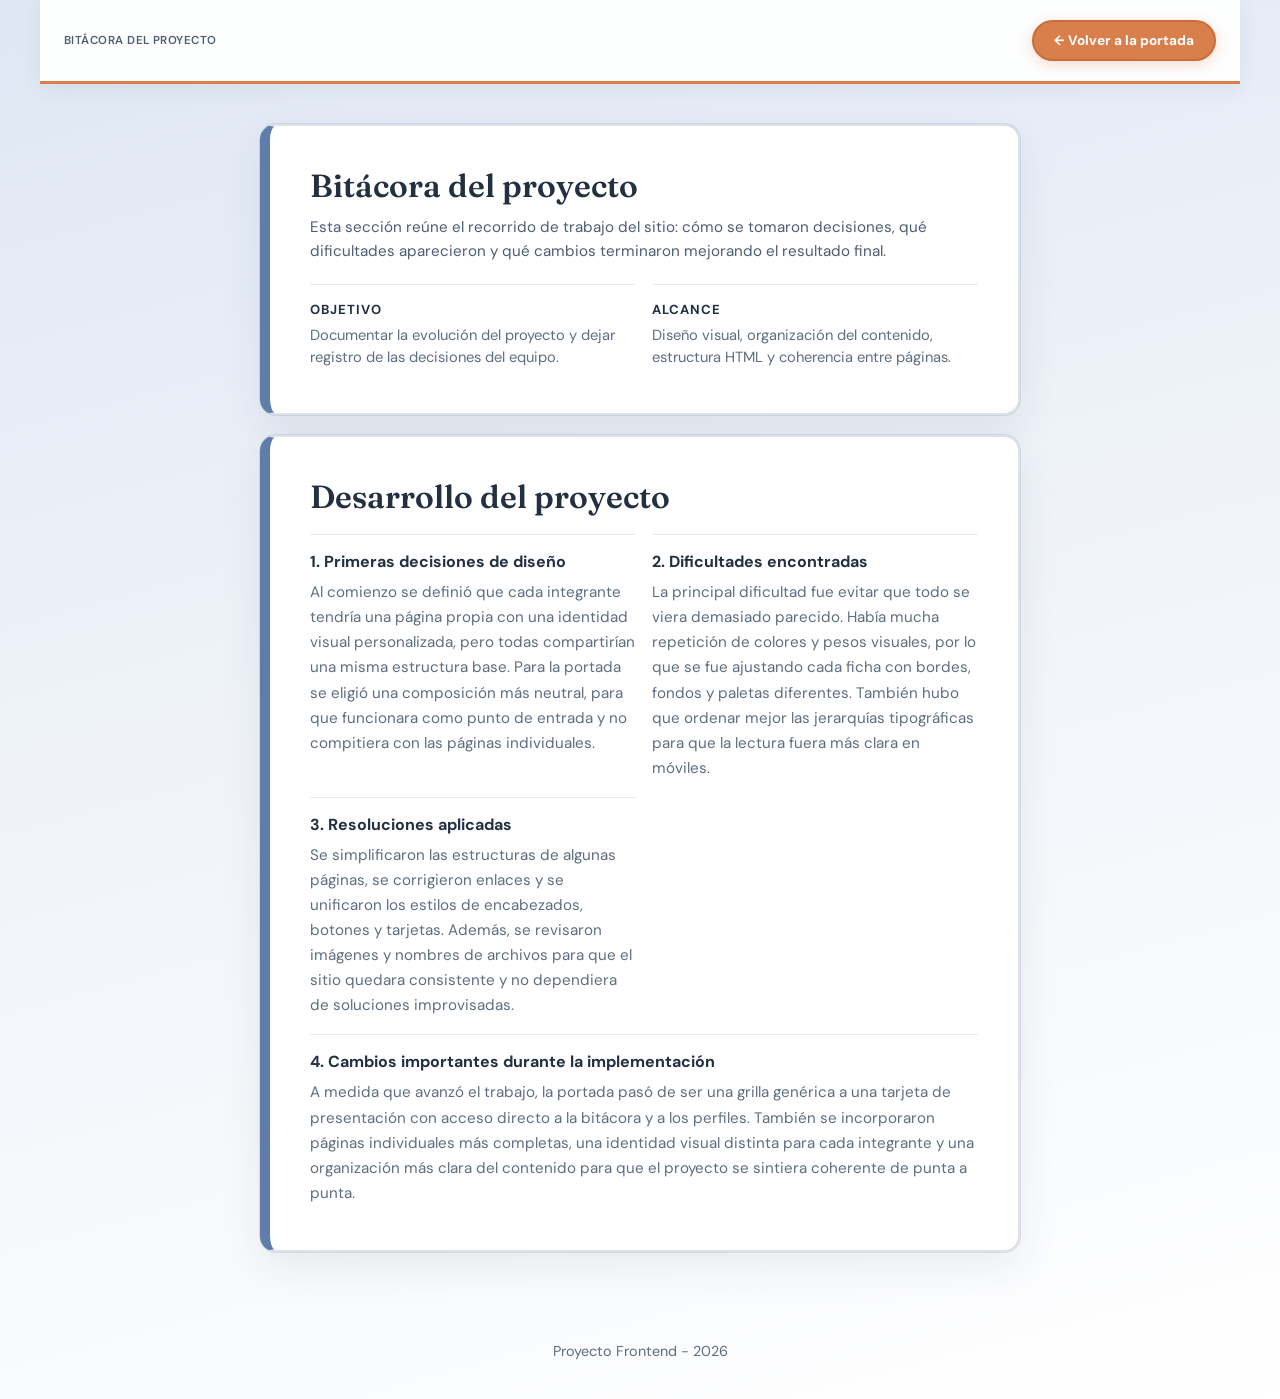
==== bitacora.html @ 6c79ef6d "cambio estilos portada y agrego bitacora" ====
<!DOCTYPE html>
<html lang="es">

<head>
    <meta charset="UTF-8">
    <meta name="viewport" content="width=device-width, initial-scale=1.0">
    <title>Bitácora - Proyecto Frontend</title>
    <link rel="stylesheet" href="css/styles.css">
</head>

<body class="home-page bitacora-page">
    <a class="home-skip" href="#contenido-bitacora">Ir al contenido</a>

    <header class="home-nav bitacora-nav" role="banner">
        <span class="home-nav-label">Bitácora del proyecto</span>
        <a class="bitacora-back-btn" href="index.html">← Volver a la portada</a>
    </header>

    <main class="home-wrap" id="contenido-bitacora">
        <article class="home-card home-card--intro" aria-labelledby="bitacora-principal">
            <div class="home-head">
                <div class="home-title-block">
                    <h1 id="bitacora-principal">Bitácora del proyecto</h1>
                    <p class="home-tagline">
                        Esta sección reúne el recorrido de trabajo del sitio: cómo se tomaron decisiones, qué
                        dificultades aparecieron y qué cambios terminaron mejorando el resultado final.
                    </p>
                </div>
            </div>

            <div class="home-meta-grid" aria-label="Resumen de la bitácora">
                <div class="home-meta-block">
                    <h2>Objetivo</h2>
                    <p>Documentar la evolución del proyecto y dejar registro de las decisiones del equipo.</p>
                </div>
                <div class="home-meta-block">
                    <h2>Alcance</h2>
                    <p>Diseño visual, organización del contenido, estructura HTML y coherencia entre páginas.</p>
                </div>
            </div>
        </article>

        <section class="home-card home-card--bitacora" aria-labelledby="bitacora-desarrollo">
            <div class="home-section-head">
                <h2 id="bitacora-desarrollo">Desarrollo del proyecto</h2>
  
            </div>

            <div class="bitacora-timeline">
                <section class="bitacora-entry">
                    <h3>1. Primeras decisiones de diseño</h3>
                    <p>
                        Al comienzo se definió que cada integrante tendría una página propia con una identidad
                        visual personalizada, pero todas compartirían una misma estructura base. Para la portada se
                        eligió una composición más neutral, para que funcionara como punto de entrada y no compitiera
                        con las páginas individuales.
                    </p>
                </section>

                <section class="bitacora-entry">
                    <h3>2. Dificultades encontradas</h3>
                    <p>
                        La principal dificultad fue evitar que todo se viera demasiado parecido. Había mucha
                        repetición de colores y pesos visuales, por lo que se fue ajustando cada ficha con bordes,
                        fondos y paletas diferentes. También hubo que ordenar mejor las jerarquías tipográficas para
                        que la lectura fuera más clara en móviles.
                    </p>
                </section>

                <section class="bitacora-entry">
                    <h3>3. Resoluciones aplicadas</h3>
                    <p>
                        Se simplificaron las estructuras de algunas páginas, se corrigieron enlaces y se unificaron
                        los estilos de encabezados, botones y tarjetas. Además, se revisaron imágenes y nombres de
                        archivos para que el sitio quedara consistente y no dependiera de soluciones improvisadas.
                    </p>
                </section>

                <section class="bitacora-entry bitacora-entry--full">
                    <h3>4. Cambios importantes durante la implementación</h3>
                    <p>
                        A medida que avanzó el trabajo, la portada pasó de ser una grilla genérica a una tarjeta de
                        presentación con acceso directo a la bitácora y a los perfiles. También se incorporaron
                        páginas individuales más completas, una identidad visual distinta para cada integrante y una
                        organización más clara del contenido para que el proyecto se sintiera coherente de punta a
                        punta.
                    </p>
                </section>
            </div>
        </section>

    </main>

    <footer class="home-footer">
        <p>Proyecto Frontend - 2026</p>
    </footer>
</body>

</html>
---- css/styles.css ----
@import url("https://fonts.googleapis.com/css2?family=DM+Sans:ital,opsz,wght@0,9..40,400;0,9..40,600;0,9..40,700;1,9..40,400&family=Fraunces:opsz,wght@9..144,600&display=swap");

:root {
    --home-ink: #223041;
    --home-deep: #4e5d73;
    --home-muted: #5f6d80;
    --home-surface: #ffffff;
    --home-surface-tint: #f6f9fd;
    --home-border: rgba(34, 48, 65, 0.14);
    --home-sage: #5e7ea9;
    --home-coral: #d97f4b;
    --home-sky: #e8eef8;
    --home-mint: #f7f9fc;
    --home-shadow: 0 16px 40px rgba(34, 48, 65, 0.08);
    --home-radius: 16px;
}

* {
    box-sizing: border-box;
}

body.home-page {
    margin: 0;
    min-height: 100vh;
    font-family: "DM Sans", system-ui, sans-serif;
    color: var(--home-ink);
    background: linear-gradient(165deg, #dfe7f4 0%, #eff3f9 45%, #ffffff 100%);
}

.home-skip {
    position: absolute;
    left: -9999px;
    top: auto;
    width: 1px;
    height: 1px;
    overflow: hidden;
}

.home-skip:focus {
    left: 12px;
    top: 12px;
    width: auto;
    height: auto;
    padding: 8px 12px;
    z-index: 20;
    background: #ffffff;
    color: var(--home-ink);
    border: 2px solid var(--home-coral);
    border-radius: 8px;
}

.home-nav {
    max-width: 1200px;
    margin: 0 auto;
    padding: 16px 20px;
    display: flex;
    flex-wrap: wrap;
    align-items: center;
    justify-content: space-between;
    gap: 12px;
    background: rgba(255, 255, 255, 0.94);
    border-bottom: 3px solid var(--home-sage);
    box-shadow: 0 4px 20px rgba(34, 48, 65, 0.07);
}

.bitacora-nav {
    border-bottom-color: var(--home-coral);
}

.home-nav-links {
    display: flex;
    flex-wrap: wrap;
    justify-content: center;
    gap: 8px;
}

.home-nav-links a {
    display: inline-flex;
    align-items: center;
    padding: 8px 12px;
    border-radius: 999px;
    text-decoration: none;
    color: var(--home-ink);
    border: 1px solid rgba(34, 48, 65, 0.12);
    background: #ffffff;
    font-size: 0.86rem;
    font-weight: 600;
    transition: background 0.2s, border-color 0.2s, transform 0.2s;
}

.home-nav-links a:hover,
.home-nav-links a:focus-visible {
    background: var(--home-sky);
    border-color: var(--home-sage);
    transform: translateY(-1px);
    outline: none;
}

.home-nav-label {
    color: var(--home-deep);
    font-size: 0.72rem;
    font-weight: 600;
    letter-spacing: 0.04em;
    text-transform: uppercase;
}

.home-nav-meta {
    color: var(--home-muted);
    font-size: 0.9rem;
    font-weight: 600;
}

.bitacora-back-btn {
    text-decoration: none;
    font-family: "DM Sans", sans-serif;
    font-size: 0.85rem;
    font-weight: 700;
    color: #ffffff;
    background: var(--home-coral);
    padding: 10px 20px;
    border-radius: 999px;
    border: 2px solid #c96e38;
    box-shadow: 0 4px 14px rgba(217, 127, 75, 0.26);
    transition: transform 0.15s ease, box-shadow 0.15s ease, background 0.15s ease;
}

.bitacora-back-btn:hover {
    transform: translateY(-2px);
    background: #e28b59;
    box-shadow: 0 6px 20px rgba(217, 127, 75, 0.32);
}

.bitacora-back-btn:focus-visible {
    outline: 3px solid var(--home-sage);
    outline-offset: 3px;
}

.home-wrap {
    max-width: 1200px;
    margin: 0 auto;
    padding: 32px 20px 48px;
}

.home-card {
    max-width: 720px;
    margin: 0 auto;
    background: var(--home-surface);
    border: 2px solid var(--home-border);
    border-radius: var(--home-radius);
    border-left: 10px solid var(--home-sage);
    padding: 28px 24px 32px;
    box-shadow: var(--home-shadow), 0 0 0 1px rgba(94, 126, 169, 0.18);
}

.home-card--intro {
    margin-bottom: 20px;
}

.home-card--team {
    border-left-color: var(--home-coral);
}

.home-card--bitacora {
    margin-bottom: 20px;
    border-left-color: var(--home-sage);
}

.bitacora-timeline {
    display: grid;
    grid-template-columns: 1fr;
    gap: 16px;
}

.bitacora-entry {
    padding: 16px 0 0;
    border-top: 1px solid rgba(34, 48, 65, 0.1);
}

.bitacora-entry h3 {
    margin: 0 0 8px;
    font-size: 1rem;
    font-weight: 700;
    color: var(--home-ink);
}

.bitacora-entry p {
    margin: 0;
    color: var(--home-muted);
    line-height: 1.65;
    font-size: 0.95rem;
}

.bitacora-entry--full {
    grid-column: 1 / -1;
}

.home-head {
    display: flex;
    flex-direction: column;
    gap: 16px;
    margin-bottom: 20px;
}

.home-kicker {
    margin: 0 0 10px;
    font-size: 0.78rem;
    font-weight: 700;
    text-transform: uppercase;
    letter-spacing: 0.09em;
    color: var(--home-sage);
}

.home-title-block h1 {
    margin: 0 0 10px;
    font-family: "Fraunces", Georgia, serif;
    font-size: 1.8rem;
    font-weight: 600;
    color: var(--home-ink);
}

.home-tagline {
    margin: 0;
    color: var(--home-deep);
    line-height: 1.6;
    font-size: 0.95rem;
}

.home-meta-grid {
    display: grid;
    grid-template-columns: 1fr;
    gap: 16px;
}

.home-meta-block {
    padding: 14px 0 0;
    border-top: 1px solid rgba(31, 42, 31, 0.1);
}

.home-meta-block h2 {
    margin: 0 0 6px;
    font-size: 0.82rem;
    text-transform: uppercase;
    letter-spacing: 0.08em;
    color: var(--home-ink);
    font-weight: 700;
}

.home-meta-block p {
    margin: 0;
    color: var(--home-muted);
    line-height: 1.55;
    font-size: 0.92rem;
}

.home-section-head {
    margin-bottom: 18px;
}

.home-section-head h2 {
    margin: 0 0 8px;
    font-family: "Fraunces", Georgia, serif;
    font-size: 1.7rem;
    font-weight: 600;
    color: var(--home-ink);
}

.home-section-head p {
    margin: 0;
    color: var(--home-muted);
    line-height: 1.55;
}

.home-bitacora-grid {
    display: grid;
    grid-template-columns: 1fr;
    gap: 16px;
}

.home-bitacora-block {
    padding: 16px 0 0;
    border-top: 1px solid rgba(34, 48, 65, 0.1);
}

.home-bitacora-block h3 {
    margin: 0 0 8px;
    font-size: 0.95rem;
    font-weight: 700;
    color: var(--home-ink);
}

.home-bitacora-block p {
    margin: 0;
    color: var(--home-muted);
    line-height: 1.6;
    font-size: 0.94rem;
}

.home-bitacora-block--full {
    grid-column: 1 / -1;
}

.home-bitacora-link {
    margin: 18px 0 0;
}

.home-bitacora-link a {
    display: inline-flex;
    align-items: center;
    gap: 8px;
    text-decoration: none;
    color: var(--home-ink);
    font-weight: 700;
    padding: 10px 14px;
    border-radius: 999px;
    border: 1px solid rgba(34, 48, 65, 0.16);
    background: var(--home-surface-tint);
    transition: transform 0.2s, background 0.2s, border-color 0.2s;
}

.home-bitacora-link a:hover,
.home-bitacora-link a:focus-visible {
    transform: translateY(-1px);
    background: var(--home-sky);
    border-color: var(--home-sage);
    outline: none;
}

.team-grid {
    display: grid;
    grid-template-columns: 1fr;
    gap: 16px;
}

.team-card {
    display: block;
    text-decoration: none;
    color: var(--home-ink);
    background: var(--home-surface);
    border: 2px solid var(--home-border);
    border-left: 8px solid var(--home-sage);
    border-radius: 14px;
    overflow: hidden;
    box-shadow: 0 10px 28px rgba(31, 42, 31, 0.06);
    transition: transform 0.2s ease, box-shadow 0.2s ease, border-color 0.2s ease;
}

.team-card:hover,
.team-card:focus-visible {
    transform: translateY(-4px);
    box-shadow: 0 16px 36px rgba(31, 42, 31, 0.1);
    border-color: rgba(34, 48, 65, 0.18);
    outline: none;
}

.team-card img {
    width: 100%;
    height: 190px;
    object-fit: contain;
    object-position: center;
    display: block;
    background: var(--home-mint);
}

.team-card-body {
    padding: 16px 16px 18px;
}

.team-card h3 {
    margin: 0 0 4px;
    font-family: "Fraunces", Georgia, serif;
    font-size: 1.06rem;
    font-weight: 600;
    color: var(--home-ink);
}

.team-card p {
    margin: 0;
    color: var(--home-muted);
    font-size: 0.92rem;
    line-height: 1.45;
}

.team-card--sand {
    border-left-color: #8aa1c7;
}

.team-card--sage {
    border-left-color: #5e7ea9;
}

.team-card--sky {
    border-left-color: #9fb7d9;
}

.team-card--rust {
    border-left-color: #d97f4b;
}

.team-card--olive {
    border-left-color: #4c668d;
}

.team-card--melody {
    border-left-color: #ffc09f;
}

.team-card--melody img {
    background: #99edcc;
}

.home-footer {
    max-width: 1200px;
    margin: 0 auto;
    padding: 0 20px 24px;
    text-align: center;
    color: var(--home-muted);
    font-size: 0.9rem;
}

@media (min-width: 400px) {
    .home-card {
        padding: 32px 28px 36px;
    }

    .home-head {
        flex-direction: row;
        align-items: flex-start;
    }

    .home-title-block {
        flex: 1;
        min-width: 0;
    }
}

@media (min-width: 700px) {
    .home-meta-grid {
        grid-template-columns: 1fr 1fr;
    }

    .home-meta-block {
        padding-top: 16px;
    }

    .team-grid {
        grid-template-columns: repeat(2, minmax(0, 1fr));
    }

    .team-card img {
        height: 180px;
    }

    .home-bitacora-grid {
        grid-template-columns: 1fr 1fr;
    }

    .bitacora-timeline {
        grid-template-columns: 1fr 1fr;
    }
}

@media (min-width: 900px) {
    .home-wrap {
        padding: 40px 24px 56px;
    }

    .home-card {
        max-width: 760px;
    }

    .home-title-block h1 {
        font-size: 2rem;
    }

    .home-section-head h2 {
        font-size: 2rem;
    }

    .team-grid {
        grid-template-columns: repeat(3, minmax(0, 1fr));
    }
}

@media (min-width: 1200px) {
    .home-card {
        padding: 40px 40px 44px;
    }

    .home-nav {
        padding: 20px 24px;
    }
}
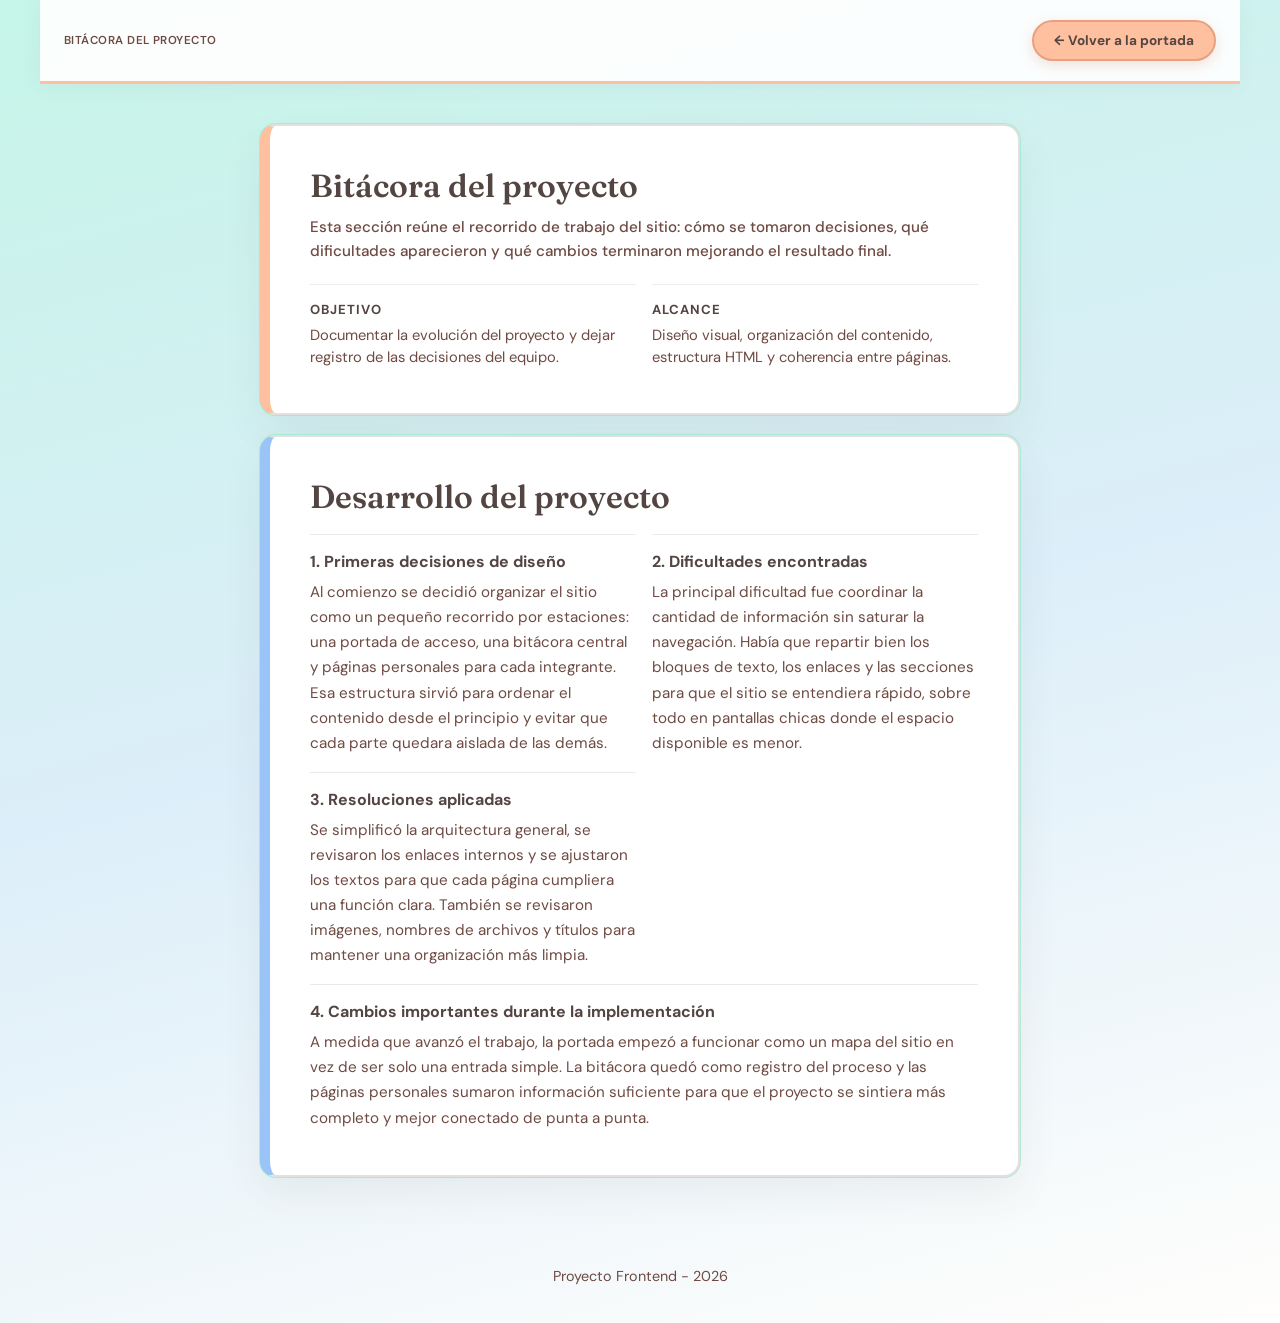
==== commit 5df07ea8: "alineo estilos" ====
--- a/bitacora.html
+++ b/bitacora.html
@@ -50,40 +50,38 @@
                 <section class="bitacora-entry">
                     <h3>1. Primeras decisiones de diseño</h3>
                     <p>
-                        Al comienzo se definió que cada integrante tendría una página propia con una identidad
-                        visual personalizada, pero todas compartirían una misma estructura base. Para la portada se
-                        eligió una composición más neutral, para que funcionara como punto de entrada y no compitiera
-                        con las páginas individuales.
+                        Al comienzo se decidió organizar el sitio como un pequeño recorrido por estaciones: una
+                        portada de acceso, una bitácora central y páginas personales para cada integrante. Esa
+                        estructura sirvió para ordenar el contenido desde el principio y evitar que cada parte
+                        quedara aislada de las demás.
                     </p>
                 </section>
 
                 <section class="bitacora-entry">
                     <h3>2. Dificultades encontradas</h3>
                     <p>
-                        La principal dificultad fue evitar que todo se viera demasiado parecido. Había mucha
-                        repetición de colores y pesos visuales, por lo que se fue ajustando cada ficha con bordes,
-                        fondos y paletas diferentes. También hubo que ordenar mejor las jerarquías tipográficas para
-                        que la lectura fuera más clara en móviles.
+                        La principal dificultad fue coordinar la cantidad de información sin saturar la navegación.
+                        Había que repartir bien los bloques de texto, los enlaces y las secciones para que el sitio
+                        se entendiera rápido, sobre todo en pantallas chicas donde el espacio disponible es menor.
                     </p>
                 </section>
 
                 <section class="bitacora-entry">
                     <h3>3. Resoluciones aplicadas</h3>
                     <p>
-                        Se simplificaron las estructuras de algunas páginas, se corrigieron enlaces y se unificaron
-                        los estilos de encabezados, botones y tarjetas. Además, se revisaron imágenes y nombres de
-                        archivos para que el sitio quedara consistente y no dependiera de soluciones improvisadas.
+                        Se simplificó la arquitectura general, se revisaron los enlaces internos y se ajustaron los
+                        textos para que cada página cumpliera una función clara. También se revisaron imágenes,
+                        nombres de archivos y títulos para mantener una organización más limpia.
                     </p>
                 </section>
 
                 <section class="bitacora-entry bitacora-entry--full">
                     <h3>4. Cambios importantes durante la implementación</h3>
                     <p>
-                        A medida que avanzó el trabajo, la portada pasó de ser una grilla genérica a una tarjeta de
-                        presentación con acceso directo a la bitácora y a los perfiles. También se incorporaron
-                        páginas individuales más completas, una identidad visual distinta para cada integrante y una
-                        organización más clara del contenido para que el proyecto se sintiera coherente de punta a
-                        punta.
+                        A medida que avanzó el trabajo, la portada empezó a funcionar como un mapa del sitio en vez
+                        de ser solo una entrada simple. La bitácora quedó como registro del proceso y las páginas
+                        personales sumaron información suficiente para que el proyecto se sintiera más completo y
+                        mejor conectado de punta a punta.
                     </p>
                 </section>
             </div>
--- a/css/styles.css
+++ b/css/styles.css
@@ -1,17 +1,20 @@
 @import url("https://fonts.googleapis.com/css2?family=DM+Sans:ital,opsz,wght@0,9..40,400;0,9..40,600;0,9..40,700;1,9..40,400&family=Fraunces:opsz,wght@9..144,600&display=swap");
 
 :root {
-    --home-ink: #223041;
-    --home-deep: #4e5d73;
-    --home-muted: #5f6d80;
+    --home-blue: #9ac4f8;
+    --home-mint: #99edcc;
+    --home-rose: #ffc09f;
+    --home-jet: #534541;
+    --home-ink: var(--home-jet);
+    --home-deep: #6e4a42;
+    --home-muted: var(--home-deep);
     --home-surface: #ffffff;
-    --home-surface-tint: #f6f9fd;
-    --home-border: rgba(34, 48, 65, 0.14);
-    --home-sage: #5e7ea9;
-    --home-coral: #d97f4b;
-    --home-sky: #e8eef8;
-    --home-mint: #f7f9fc;
-    --home-shadow: 0 16px 40px rgba(34, 48, 65, 0.08);
+    --home-surface-tint: #eef8f5;
+    --home-border: rgba(83, 69, 65, 0.16);
+    --home-sage: var(--home-blue);
+    --home-coral: var(--home-rose);
+    --home-sky: var(--home-mint);
+    --home-shadow: 0 16px 40px rgba(83, 69, 65, 0.07);
     --home-radius: 16px;
 }
 
@@ -24,7 +27,7 @@
     min-height: 100vh;
     font-family: "DM Sans", system-ui, sans-serif;
     color: var(--home-ink);
-    background: linear-gradient(165deg, #dfe7f4 0%, #eff3f9 45%, #ffffff 100%);
+    background: linear-gradient(165deg, #c5f5e8 0%, #dceef9 50%, #fffefc 100%);
 }
 
 .home-skip {
@@ -58,13 +61,13 @@
     align-items: center;
     justify-content: space-between;
     gap: 12px;
-    background: rgba(255, 255, 255, 0.94);
-    border-bottom: 3px solid var(--home-sage);
-    box-shadow: 0 4px 20px rgba(34, 48, 65, 0.07);
+    background: rgba(255, 255, 255, 0.92);
+    border-bottom: 3px solid var(--home-mint);
+    box-shadow: 0 4px 20px rgba(83, 69, 65, 0.05);
 }
 
 .bitacora-nav {
-    border-bottom-color: var(--home-coral);
+    border-bottom-color: var(--home-rose);
 }
 
 .home-nav-links {
@@ -77,22 +80,22 @@
 .home-nav-links a {
     display: inline-flex;
     align-items: center;
-    padding: 8px 12px;
+    padding: 8px 14px;
     border-radius: 999px;
     text-decoration: none;
     color: var(--home-ink);
-    border: 1px solid rgba(34, 48, 65, 0.12);
+    border: 1px solid rgba(83, 69, 65, 0.12);
     background: #ffffff;
     font-size: 0.86rem;
-    font-weight: 600;
-    transition: background 0.2s, border-color 0.2s, transform 0.2s;
+    font-weight: 500;
+    transition: color 0.2s, border-color 0.2s, background 0.2s;
 }
 
 .home-nav-links a:hover,
 .home-nav-links a:focus-visible {
-    background: var(--home-sky);
-    border-color: var(--home-sage);
-    transform: translateY(-1px);
+    background: var(--home-blue);
+    border-color: var(--home-rose);
+    color: var(--home-ink);
     outline: none;
 }
 
@@ -115,23 +118,23 @@
     font-family: "DM Sans", sans-serif;
     font-size: 0.85rem;
     font-weight: 700;
-    color: #ffffff;
-    background: var(--home-coral);
+    color: var(--home-ink);
+    background: var(--home-rose);
     padding: 10px 20px;
     border-radius: 999px;
-    border: 2px solid #c96e38;
-    box-shadow: 0 4px 14px rgba(217, 127, 75, 0.26);
+    border: 2px solid #e8a080;
+    box-shadow: 0 4px 14px rgba(200, 120, 90, 0.22);
     transition: transform 0.15s ease, box-shadow 0.15s ease, background 0.15s ease;
 }
 
 .bitacora-back-btn:hover {
     transform: translateY(-2px);
-    background: #e28b59;
-    box-shadow: 0 6px 20px rgba(217, 127, 75, 0.32);
+    background: #ffad88;
+    box-shadow: 0 6px 20px rgba(200, 100, 70, 0.18);
 }
 
 .bitacora-back-btn:focus-visible {
-    outline: 3px solid var(--home-sage);
+    outline: 3px solid var(--home-blue);
     outline-offset: 3px;
 }
 
@@ -147,9 +150,9 @@
     background: var(--home-surface);
     border: 2px solid var(--home-border);
     border-radius: var(--home-radius);
-    border-left: 10px solid var(--home-sage);
+    border-left: 10px solid var(--home-rose);
     padding: 28px 24px 32px;
-    box-shadow: var(--home-shadow), 0 0 0 1px rgba(94, 126, 169, 0.18);
+    box-shadow: var(--home-shadow), 0 0 0 1px rgba(153, 237, 204, 0.65);
 }
 
 .home-card--intro {
@@ -157,12 +160,12 @@
 }
 
 .home-card--team {
-    border-left-color: var(--home-coral);
+    border-left-color: var(--home-mint);
 }
 
 .home-card--bitacora {
     margin-bottom: 20px;
-    border-left-color: var(--home-sage);
+    border-left-color: var(--home-blue);
 }
 
 .bitacora-timeline {
@@ -207,13 +210,13 @@
     font-weight: 700;
     text-transform: uppercase;
     letter-spacing: 0.09em;
-    color: var(--home-sage);
+    color: var(--home-blue);
 }
 
 .home-title-block h1 {
     margin: 0 0 10px;
     font-family: "Fraunces", Georgia, serif;
-    font-size: 1.8rem;
+    font-size: 1.75rem;
     font-weight: 600;
     color: var(--home-ink);
 }
@@ -223,6 +226,7 @@
     color: var(--home-deep);
     line-height: 1.6;
     font-size: 0.95rem;
+    font-weight: 500;
 }
 
 .home-meta-grid {
@@ -233,7 +237,7 @@
 
 .home-meta-block {
     padding: 14px 0 0;
-    border-top: 1px solid rgba(31, 42, 31, 0.1);
+    border-top: 1px solid rgba(83, 69, 65, 0.1);
 }
 
 .home-meta-block h2 {
@@ -278,7 +282,7 @@
 
 .home-bitacora-block {
     padding: 16px 0 0;
-    border-top: 1px solid rgba(34, 48, 65, 0.1);
+    border-top: 1px solid rgba(83, 69, 65, 0.1);
 }
 
 .home-bitacora-block h3 {
@@ -312,7 +316,7 @@
     font-weight: 700;
     padding: 10px 14px;
     border-radius: 999px;
-    border: 1px solid rgba(34, 48, 65, 0.16);
+    border: 1px solid rgba(83, 69, 65, 0.16);
     background: var(--home-surface-tint);
     transition: transform 0.2s, background 0.2s, border-color 0.2s;
 }
@@ -320,8 +324,8 @@
 .home-bitacora-link a:hover,
 .home-bitacora-link a:focus-visible {
     transform: translateY(-1px);
-    background: var(--home-sky);
-    border-color: var(--home-sage);
+    background: var(--home-mint);
+    border-color: var(--home-rose);
     outline: none;
 }
 
@@ -337,18 +341,18 @@
     color: var(--home-ink);
     background: var(--home-surface);
     border: 2px solid var(--home-border);
-    border-left: 8px solid var(--home-sage);
+    border-left: 8px solid var(--home-blue);
     border-radius: 14px;
     overflow: hidden;
-    box-shadow: 0 10px 28px rgba(31, 42, 31, 0.06);
+    box-shadow: 0 10px 28px rgba(83, 69, 65, 0.06);
     transition: transform 0.2s ease, box-shadow 0.2s ease, border-color 0.2s ease;
 }
 
 .team-card:hover,
 .team-card:focus-visible {
     transform: translateY(-4px);
-    box-shadow: 0 16px 36px rgba(31, 42, 31, 0.1);
-    border-color: rgba(34, 48, 65, 0.18);
+    box-shadow: 0 16px 36px rgba(83, 69, 65, 0.1);
+    border-color: rgba(83, 69, 65, 0.18);
     outline: none;
 }
 
@@ -358,7 +362,7 @@
     object-fit: contain;
     object-position: center;
     display: block;
-    background: var(--home-mint);
+    background: #eef8f5;
 }
 
 .team-card-body {
@@ -380,28 +384,24 @@
     line-height: 1.45;
 }
 
-.team-card--sand {
-    border-left-color: #8aa1c7;
-}
-
 .team-card--sage {
-    border-left-color: #5e7ea9;
+    border-left-color: var(--home-blue);
 }
 
 .team-card--sky {
-    border-left-color: #9fb7d9;
+    border-left-color: var(--home-mint);
 }
 
 .team-card--rust {
-    border-left-color: #d97f4b;
+    border-left-color: var(--home-rose);
 }
 
 .team-card--olive {
-    border-left-color: #4c668d;
+    border-left-color: var(--home-blue);
 }
 
 .team-card--melody {
-    border-left-color: #ffc09f;
+    border-left-color: var(--home-rose);
 }
 
 .team-card--melody img {
